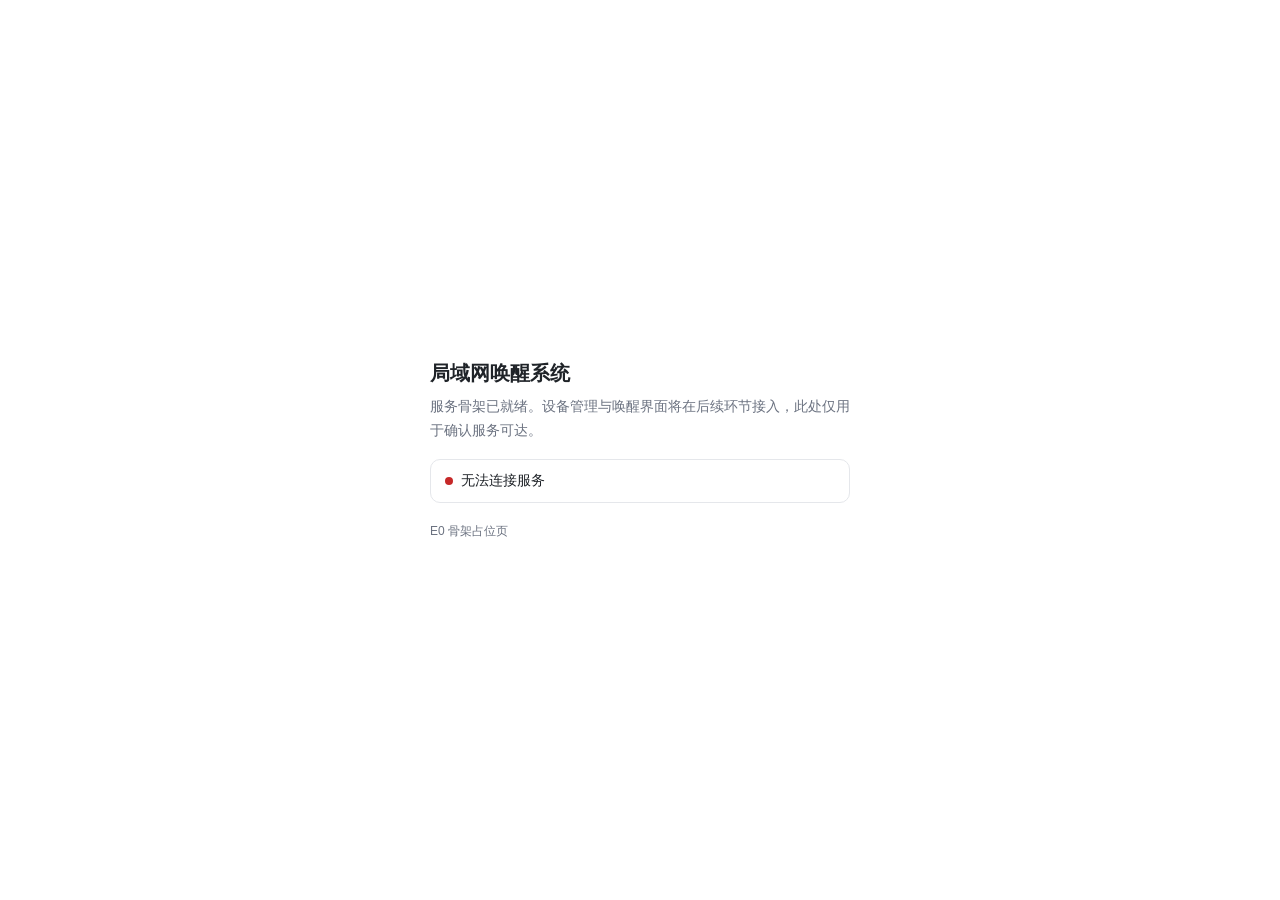
==== web/index.html @ 98b632b3 "chore: 建立 E0/E1 基线（仓库骨架 + 设备 CRUD） E0 规格冻结与仓库骨架 - 进程入口：配置加载 → 存储初始化 → 迁移 → HTTP → 优雅退出 - 环境变量配置（WOL_" ====
<!DOCTYPE html>
<html lang="zh-CN">
<head>
<meta charset="UTF-8">
<meta name="viewport" content="width=device-width, initial-scale=1">
<title>局域网唤醒</title>
<style>
  :root {
    --color-text: #1f2328;
    --color-muted: #6b7280;
    --color-border: #e5e7eb;
    --color-primary: #1565c0;
    --color-bg: #ffffff;
  }
  * { box-sizing: border-box; }
  body {
    margin: 0;
    min-height: 100vh;
    display: flex;
    align-items: center;
    justify-content: center;
    padding: 24px;
    background: var(--color-bg);
    color: var(--color-text);
    font-family: -apple-system, "Segoe UI", "Microsoft YaHei", sans-serif;
  }
  main { width: 100%; max-width: 420px; }
  h1 { font-size: 20px; margin: 0 0 8px; }
  p { font-size: 14px; line-height: 1.7; color: var(--color-muted); margin: 0 0 16px; }
  .status {
    display: flex;
    align-items: center;
    gap: 8px;
    padding: 12px 14px;
    border: 1px solid var(--color-border);
    border-radius: 10px;
    font-size: 14px;
  }
  .dot { width: 8px; height: 8px; border-radius: 50%; background: var(--color-muted); }
  .dot.ok { background: #2e7d32; }
  .dot.bad { background: #c62828; }
  footer { margin-top: 20px; font-size: 12px; color: var(--color-muted); }
</style>
</head>
<body>
<main>
  <h1>局域网唤醒系统</h1>
  <p>服务骨架已就绪。设备管理与唤醒界面将在后续环节接入，此处仅用于确认服务可达。</p>
  <div class="status">
    <span class="dot" id="dot"></span>
    <span id="text">正在检测服务状态…</span>
  </div>
  <footer>E0 骨架占位页</footer>
</main>
<script>
  const dot = document.getElementById('dot');
  const text = document.getElementById('text');
  fetch('/api/health')
    .then((r) => r.json())
    .then((d) => {
      dot.classList.add(d.status === 'ok' ? 'ok' : 'bad');
      text.textContent = d.status === 'ok' ? '服务正常' : '服务异常：数据库不可用';
    })
    .catch(() => {
      dot.classList.add('bad');
      text.textContent = '无法连接服务';
    });
</script>
</body>
</html>
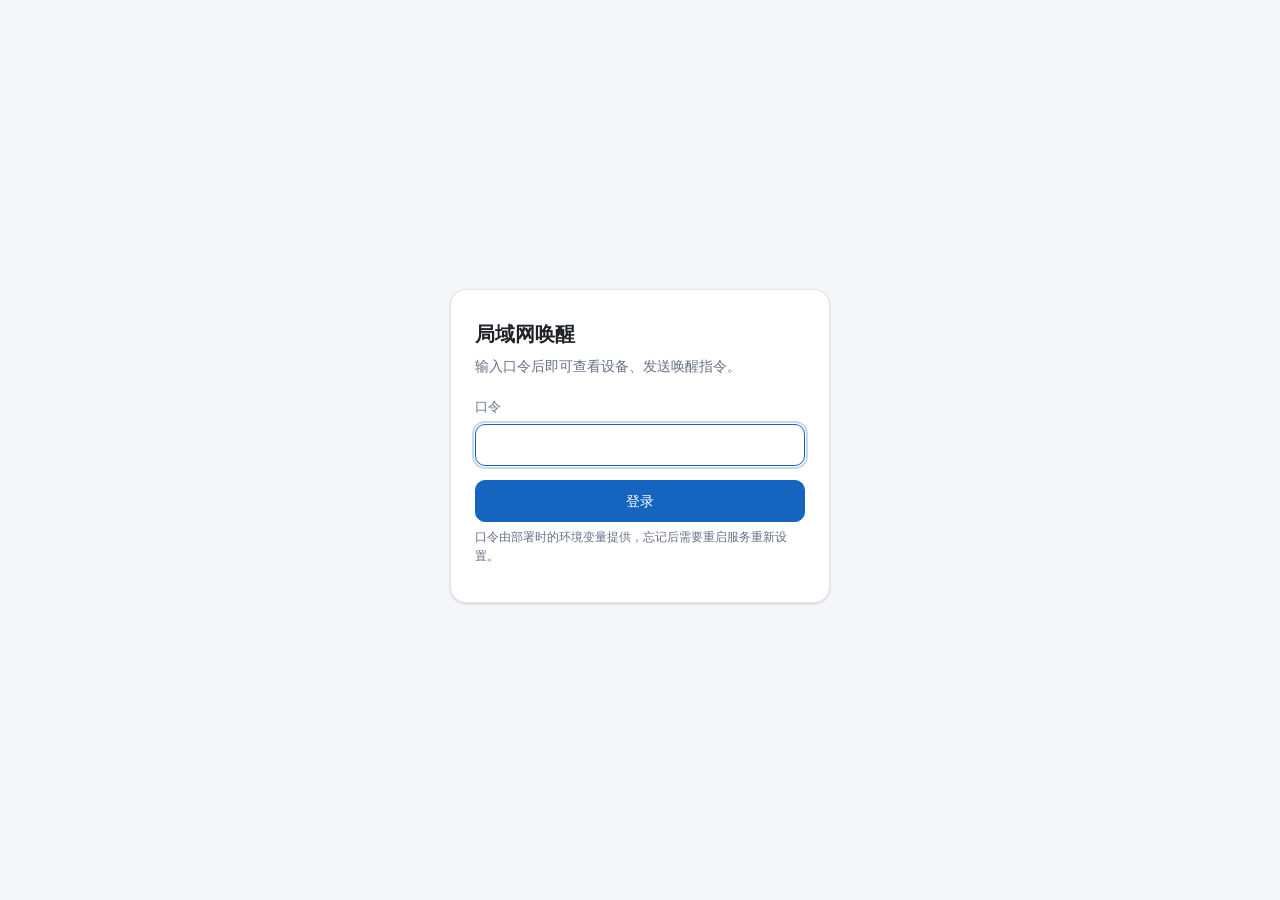
==== commit 1a82f97c: "feat(E5): 登录页与设备列表页（原生实现，零依赖零构建） - web/ 两页 + 两弹层：login.html、index.html、编辑弹层、删除确认（dialog） - app.js：令牌" ====
--- a/web/index.html
+++ b/web/index.html
@@ -2,69 +2,94 @@
 <html lang="zh-CN">
 <head>
 <meta charset="UTF-8">
-<meta name="viewport" content="width=device-width, initial-scale=1">
-<title>局域网唤醒</title>
-<style>
-  :root {
-    --color-text: #1f2328;
-    --color-muted: #6b7280;
-    --color-border: #e5e7eb;
-    --color-primary: #1565c0;
-    --color-bg: #ffffff;
-  }
-  * { box-sizing: border-box; }
-  body {
-    margin: 0;
-    min-height: 100vh;
-    display: flex;
-    align-items: center;
-    justify-content: center;
-    padding: 24px;
-    background: var(--color-bg);
-    color: var(--color-text);
-    font-family: -apple-system, "Segoe UI", "Microsoft YaHei", sans-serif;
-  }
-  main { width: 100%; max-width: 420px; }
-  h1 { font-size: 20px; margin: 0 0 8px; }
-  p { font-size: 14px; line-height: 1.7; color: var(--color-muted); margin: 0 0 16px; }
-  .status {
-    display: flex;
-    align-items: center;
-    gap: 8px;
-    padding: 12px 14px;
-    border: 1px solid var(--color-border);
-    border-radius: 10px;
-    font-size: 14px;
-  }
-  .dot { width: 8px; height: 8px; border-radius: 50%; background: var(--color-muted); }
-  .dot.ok { background: #2e7d32; }
-  .dot.bad { background: #c62828; }
-  footer { margin-top: 20px; font-size: 12px; color: var(--color-muted); }
-</style>
+<meta name="viewport" content="width=device-width, initial-scale=1, viewport-fit=cover">
+<meta name="theme-color" content="#1565c0">
+<title>设备 · 局域网唤醒</title>
+<link rel="stylesheet" href="app.css">
 </head>
 <body>
-<main>
-  <h1>局域网唤醒系统</h1>
-  <p>服务骨架已就绪。设备管理与唤醒界面将在后续环节接入，此处仅用于确认服务可达。</p>
-  <div class="status">
-    <span class="dot" id="dot"></span>
-    <span id="text">正在检测服务状态…</span>
+<header class="topbar">
+  <h1>局域网唤醒</h1>
+  <button class="btn btn--ghost" id="logout" type="button">退出</button>
+</header>
+
+<main class="page">
+  <p class="notice" id="notice" role="status" hidden></p>
+
+  <div class="toolbar">
+    <button class="btn btn--primary" id="add-device" type="button">添加设备</button>
+    <button class="btn" id="refresh" type="button">刷新</button>
   </div>
-  <footer>E0 骨架占位页</footer>
+
+  <ul class="cards" id="device-list"></ul>
+
+  <section class="empty" id="empty" hidden>
+    <h2>还没有设备</h2>
+    <p>点「添加设备」录入第一台要唤醒的机器：填写 MAC 地址与广播地址，选择一种校验方式，保存后即可一键唤醒。</p>
+  </section>
 </main>
-<script>
-  const dot = document.getElementById('dot');
-  const text = document.getElementById('text');
-  fetch('/api/health')
-    .then((r) => r.json())
-    .then((d) => {
-      dot.classList.add(d.status === 'ok' ? 'ok' : 'bad');
-      text.textContent = d.status === 'ok' ? '服务正常' : '服务异常：数据库不可用';
-    })
-    .catch(() => {
-      dot.classList.add('bad');
-      text.textContent = '无法连接服务';
-    });
-</script>
+
+<dialog id="editor" aria-labelledby="editor-title">
+  <form class="sheet" id="editor-form" novalidate>
+    <h2 id="editor-title">添加设备</h2>
+    <p class="form-error" id="editor-error" role="alert" hidden></p>
+
+    <label class="field">
+      <span>名称</span>
+      <input id="f-name" maxlength="32" autocomplete="off" placeholder="例如：书房主机">
+    </label>
+
+    <label class="field">
+      <span>MAC 地址</span>
+      <input id="f-mac" autocomplete="off" placeholder="AA:BB:CC:DD:EE:FF">
+      <small class="hint">支持 AA:BB:CC:DD:EE:FF、AA-BB-CC-DD-EE-FF 或 12 位十六进制。</small>
+    </label>
+
+    <div class="field-row">
+      <label class="field">
+        <span>广播地址</span>
+        <input id="f-addr" autocomplete="off" placeholder="192.168.1.255">
+      </label>
+      <label class="field field--port">
+        <span>端口</span>
+        <input id="f-port" type="number" min="1" max="65535" step="1" inputmode="numeric" value="9">
+      </label>
+    </div>
+
+    <label class="field">
+      <span>校验方式</span>
+      <select id="f-probe-type">
+        <option value="none">不校验</option>
+        <option value="ping">Ping 主机</option>
+        <option value="tcp">TCP 端口</option>
+      </select>
+    </label>
+
+    <label class="field" id="f-probe-value-field">
+      <span id="f-probe-value-label">校验目标</span>
+      <input id="f-probe-value" autocomplete="off">
+      <small class="hint" id="f-probe-value-hint"></small>
+    </label>
+
+    <div class="sheet-actions">
+      <button class="btn" type="button" id="editor-cancel">取消</button>
+      <button class="btn btn--primary" type="submit" id="editor-submit">保存</button>
+    </div>
+  </form>
+</dialog>
+
+<dialog id="confirm" aria-labelledby="confirm-title">
+  <div class="sheet">
+    <h2 id="confirm-title">删除设备</h2>
+    <p id="confirm-text"></p>
+    <div class="sheet-actions">
+      <button class="btn" type="button" id="confirm-cancel">取消</button>
+      <button class="btn btn--danger" type="button" id="confirm-ok">删除</button>
+    </div>
+  </div>
+</dialog>
+
+<script src="app.js"></script>
+<script src="devices.js"></script>
 </body>
 </html>
--- a/web/app.css
+++ b/web/app.css
@@ -0,0 +1,540 @@
+/* app.css —— 两页共用样式。移动优先，无预处理器、无第三方库、无外部字体。
+   断点只有一个（720px）：小于等于 720px 单列，大于则两列网格。完整宽度适配验收属 E6。 */
+
+:root {
+  --bg: #f4f6f8;
+  --surface: #ffffff;
+  --text: #1f2328;
+  --muted: #667085;
+  --border: #e4e7ec;
+  --primary: #1565c0;
+  --primary-dark: #0d47a1;
+  --danger: #c62828;
+  --radius: 12px;
+  --shadow: 0 1px 2px rgba(16, 24, 40, 0.06), 0 1px 3px rgba(16, 24, 40, 0.1);
+}
+
+*,
+*::before,
+*::after {
+  box-sizing: border-box;
+}
+
+html {
+  -webkit-text-size-adjust: 100%;
+}
+
+body {
+  margin: 0;
+  min-height: 100vh;
+  background: var(--bg);
+  color: var(--text);
+  font: 15px/1.6 -apple-system, BlinkMacSystemFont, "Segoe UI", "Microsoft YaHei", sans-serif;
+}
+
+h1,
+h2 {
+  margin: 0;
+  font-weight: 600;
+}
+
+.body--login {
+  display: grid;
+  place-items: center;
+}
+
+/* ---------- 登录页 ---------- */
+
+.login-wrap {
+  width: 100%;
+  min-height: 100vh;
+  display: grid;
+  place-items: center;
+  padding: 32px 16px 40px;
+  padding-top: calc(32px + env(safe-area-inset-top));
+}
+
+.login-card {
+  width: 100%;
+  max-width: 380px;
+  padding: 28px 24px 24px;
+  background: var(--surface);
+  border: 1px solid var(--border);
+  border-radius: 16px;
+  box-shadow: var(--shadow);
+}
+
+.login-card h1 {
+  font-size: 20px;
+  margin-bottom: 6px;
+}
+
+.login-sub {
+  margin: 0 0 20px;
+  font-size: 13.5px;
+  color: var(--muted);
+}
+
+/* ---------- 顶栏与页面容器 ---------- */
+
+.topbar {
+  position: sticky;
+  top: 0;
+  z-index: 2;
+  display: flex;
+  align-items: center;
+  gap: 12px;
+  padding: 12px 16px;
+  padding-top: calc(12px + env(safe-area-inset-top));
+  background: rgba(255, 255, 255, 0.94);
+  backdrop-filter: blur(8px);
+  border-bottom: 1px solid var(--border);
+}
+
+.topbar h1 {
+  flex: 1;
+  font-size: 17px;
+}
+
+.page {
+  max-width: 1080px;
+  margin: 0 auto;
+  padding: 16px;
+  padding-bottom: calc(28px + env(safe-area-inset-bottom));
+}
+
+.toolbar {
+  display: flex;
+  flex-wrap: wrap;
+  gap: 10px;
+  margin-bottom: 14px;
+}
+
+/* ---------- 提示条 ---------- */
+
+.notice {
+  margin: 0 0 14px;
+  padding: 10px 12px;
+  font-size: 13.5px;
+  border: 1px solid transparent;
+  border-radius: 10px;
+}
+
+.notice--info {
+  background: #eef4fd;
+  border-color: #d3e3fa;
+  color: #14508f;
+}
+
+.notice--ok {
+  background: #eaf6ec;
+  border-color: #cee8d3;
+  color: #1b5e20;
+}
+
+.notice--error {
+  background: #fdecea;
+  border-color: #f8d7d5;
+  color: #a12622;
+}
+
+/* ---------- 设备卡片 ---------- */
+
+.cards {
+  display: grid;
+  grid-template-columns: 1fr;
+  gap: 12px;
+  margin: 0;
+  padding: 0;
+  list-style: none;
+}
+
+.card {
+  padding: 16px;
+  background: var(--surface);
+  border: 1px solid var(--border);
+  border-radius: var(--radius);
+  box-shadow: var(--shadow);
+}
+
+.card-head {
+  display: flex;
+  align-items: flex-start;
+  gap: 10px;
+}
+
+.card-title {
+  flex: 1;
+  font-size: 16px;
+  line-height: 1.4;
+  word-break: break-word;
+}
+
+.chip {
+  display: inline-flex;
+  align-items: center;
+  gap: 6px;
+  flex: none;
+  padding: 3px 9px;
+  font-size: 12.5px;
+  font-weight: 500;
+  border: 1px solid transparent;
+  border-radius: 999px;
+  white-space: nowrap;
+}
+
+.chip .dot {
+  width: 7px;
+  height: 7px;
+  border-radius: 50%;
+  background: currentColor;
+}
+
+.chip--muted {
+  background: #f2f4f7;
+  border-color: #e4e7ec;
+  color: #5b6472;
+}
+
+.chip--busy {
+  background: #e8f0fe;
+  border-color: #c9dcfb;
+  color: #0d47a1;
+}
+
+.chip--ok {
+  background: #eaf6ec;
+  border-color: #cee8d3;
+  color: #1b5e20;
+}
+
+.chip--warn {
+  background: #fff4e5;
+  border-color: #ffe0b2;
+  color: #8a4b00;
+}
+
+.chip--bad {
+  background: #fdecea;
+  border-color: #f8d7d5;
+  color: #a12622;
+}
+
+.chip--busy .dot {
+  animation: pulse 1.1s ease-in-out infinite;
+}
+
+@keyframes pulse {
+  0%,
+  100% {
+    opacity: 1;
+  }
+  50% {
+    opacity: 0.3;
+  }
+}
+
+@media (prefers-reduced-motion: reduce) {
+  .chip--busy .dot {
+    animation: none;
+  }
+}
+
+.facts {
+  display: grid;
+  gap: 6px;
+  margin-top: 12px;
+}
+
+.fact {
+  display: flex;
+  align-items: baseline;
+  gap: 12px;
+  font-size: 13px;
+}
+
+.fact-k {
+  flex: none;
+  width: 60px;
+  color: var(--muted);
+}
+
+.fact-v {
+  flex: 1;
+  text-align: right;
+  word-break: break-all;
+}
+
+.mono {
+  font-family: ui-monospace, SFMono-Regular, Menlo, Consolas, monospace;
+  font-size: 12.5px;
+}
+
+.card-msg {
+  margin: 10px 0 0;
+  font-size: 13px;
+  color: var(--muted);
+}
+
+.card-actions {
+  display: flex;
+  gap: 8px;
+  margin-top: 14px;
+}
+
+.card-actions .btn {
+  flex: 1;
+}
+
+.card-actions .btn--danger {
+  flex: 0 0 auto;
+}
+
+/* ---------- 空态 ---------- */
+
+.empty {
+  padding: 36px 20px;
+  text-align: center;
+  background: var(--surface);
+  border: 1px dashed var(--border);
+  border-radius: var(--radius);
+}
+
+.empty h2 {
+  font-size: 16px;
+  margin-bottom: 8px;
+}
+
+.empty p {
+  margin: 0 auto;
+  max-width: 420px;
+  font-size: 13.5px;
+  color: var(--muted);
+}
+
+/* ---------- 按钮 ---------- */
+
+.btn {
+  min-height: 42px;
+  padding: 0 14px;
+  font: inherit;
+  font-size: 14px;
+  font-weight: 500;
+  color: var(--text);
+  background: var(--surface);
+  border: 1px solid var(--border);
+  border-radius: 10px;
+  cursor: pointer;
+  transition: background-color 0.15s ease, border-color 0.15s ease, opacity 0.15s ease;
+}
+
+.btn:hover:not(:disabled) {
+  background: #f2f4f7;
+}
+
+.btn:focus-visible {
+  outline: 2px solid rgba(21, 101, 192, 0.45);
+  outline-offset: 1px;
+}
+
+.btn:disabled {
+  opacity: 0.55;
+  cursor: not-allowed;
+}
+
+.btn--primary {
+  color: #ffffff;
+  background: var(--primary);
+  border-color: var(--primary);
+}
+
+.btn--primary:hover:not(:disabled) {
+  background: var(--primary-dark);
+  border-color: var(--primary-dark);
+}
+
+.btn--ghost {
+  color: var(--muted);
+  background: transparent;
+  border-color: transparent;
+}
+
+.btn--ghost:hover:not(:disabled) {
+  background: #f2f4f7;
+  color: var(--text);
+}
+
+.btn--danger {
+  color: var(--danger);
+  border-color: #f0c6c6;
+}
+
+.btn--danger:hover:not(:disabled) {
+  background: #fdecea;
+}
+
+.btn--block {
+  display: block;
+  width: 100%;
+}
+
+/* ---------- 表单 ---------- */
+
+.field {
+  display: block;
+  margin-bottom: 14px;
+}
+
+.field[hidden] {
+  display: none;
+}
+
+.field > span {
+  display: block;
+  margin-bottom: 6px;
+  font-size: 13px;
+  color: var(--muted);
+}
+
+.field input,
+.field select {
+  display: block;
+  width: 100%;
+  min-height: 42px;
+  padding: 0 12px;
+  font: inherit;
+  font-size: 15px;
+  color: var(--text);
+  background: #ffffff;
+  border: 1px solid var(--border);
+  border-radius: 10px;
+  appearance: none;
+}
+
+.field select {
+  background-image: linear-gradient(45deg, transparent 50%, #667085 50%),
+    linear-gradient(135deg, #667085 50%, transparent 50%);
+  background-position: calc(100% - 18px) 18px, calc(100% - 13px) 18px;
+  background-size: 5px 5px, 5px 5px;
+  background-repeat: no-repeat;
+  padding-right: 34px;
+}
+
+.field input:focus,
+.field select:focus {
+  border-color: var(--primary);
+  outline: 2px solid rgba(21, 101, 192, 0.25);
+  outline-offset: 1px;
+}
+
+.field-row {
+  display: flex;
+  gap: 12px;
+}
+
+.field-row .field {
+  flex: 1;
+}
+
+.field--port {
+  flex: 0 0 96px;
+}
+
+.hint {
+  display: block;
+  margin-top: 6px;
+  font-size: 12px;
+  color: var(--muted);
+}
+
+.form-error {
+  margin: 0 0 12px;
+  padding: 9px 11px;
+  font-size: 13px;
+  color: #a12622;
+  background: #fdecea;
+  border: 1px solid #f8d7d5;
+  border-radius: 9px;
+}
+
+/* ---------- 弹层 ---------- */
+
+dialog {
+  width: min(440px, calc(100vw - 24px));
+  padding: 0;
+  color: var(--text);
+  background: var(--surface);
+  border: none;
+  border-radius: 16px;
+  box-shadow: 0 20px 44px rgba(16, 24, 40, 0.22);
+}
+
+dialog::backdrop {
+  background: rgba(16, 24, 40, 0.45);
+}
+
+.sheet {
+  padding: 20px;
+  padding-bottom: calc(20px + env(safe-area-inset-bottom));
+}
+
+.sheet h2 {
+  margin-bottom: 14px;
+  font-size: 17px;
+}
+
+.sheet p {
+  margin: 0 0 16px;
+  font-size: 14px;
+  color: var(--muted);
+}
+
+.sheet-actions {
+  display: flex;
+  justify-content: flex-end;
+  gap: 10px;
+  margin-top: 18px;
+}
+
+.sheet-actions .btn {
+  min-width: 88px;
+}
+
+/* 窄屏时弹层贴底，拇指可达；宽屏保持居中卡片。 */
+@media (max-width: 520px) {
+  dialog {
+    width: 100%;
+    max-width: none;
+    margin: 0;
+    border-radius: 16px 16px 0 0;
+    position: fixed;
+    inset: auto 0 0 0;
+  }
+
+  dialog[open] {
+    animation: sheet-up 0.18s ease-out;
+  }
+}
+
+@keyframes sheet-up {
+  from {
+    transform: translateY(12px);
+    opacity: 0.6;
+  }
+  to {
+    transform: translateY(0);
+    opacity: 1;
+  }
+}
+
+/* ---------- 两列布局（宽屏） ---------- */
+
+@media (min-width: 720px) {
+  .cards {
+    grid-template-columns: repeat(2, minmax(0, 1fr));
+  }
+
+  .page {
+    padding: 24px;
+  }
+}
